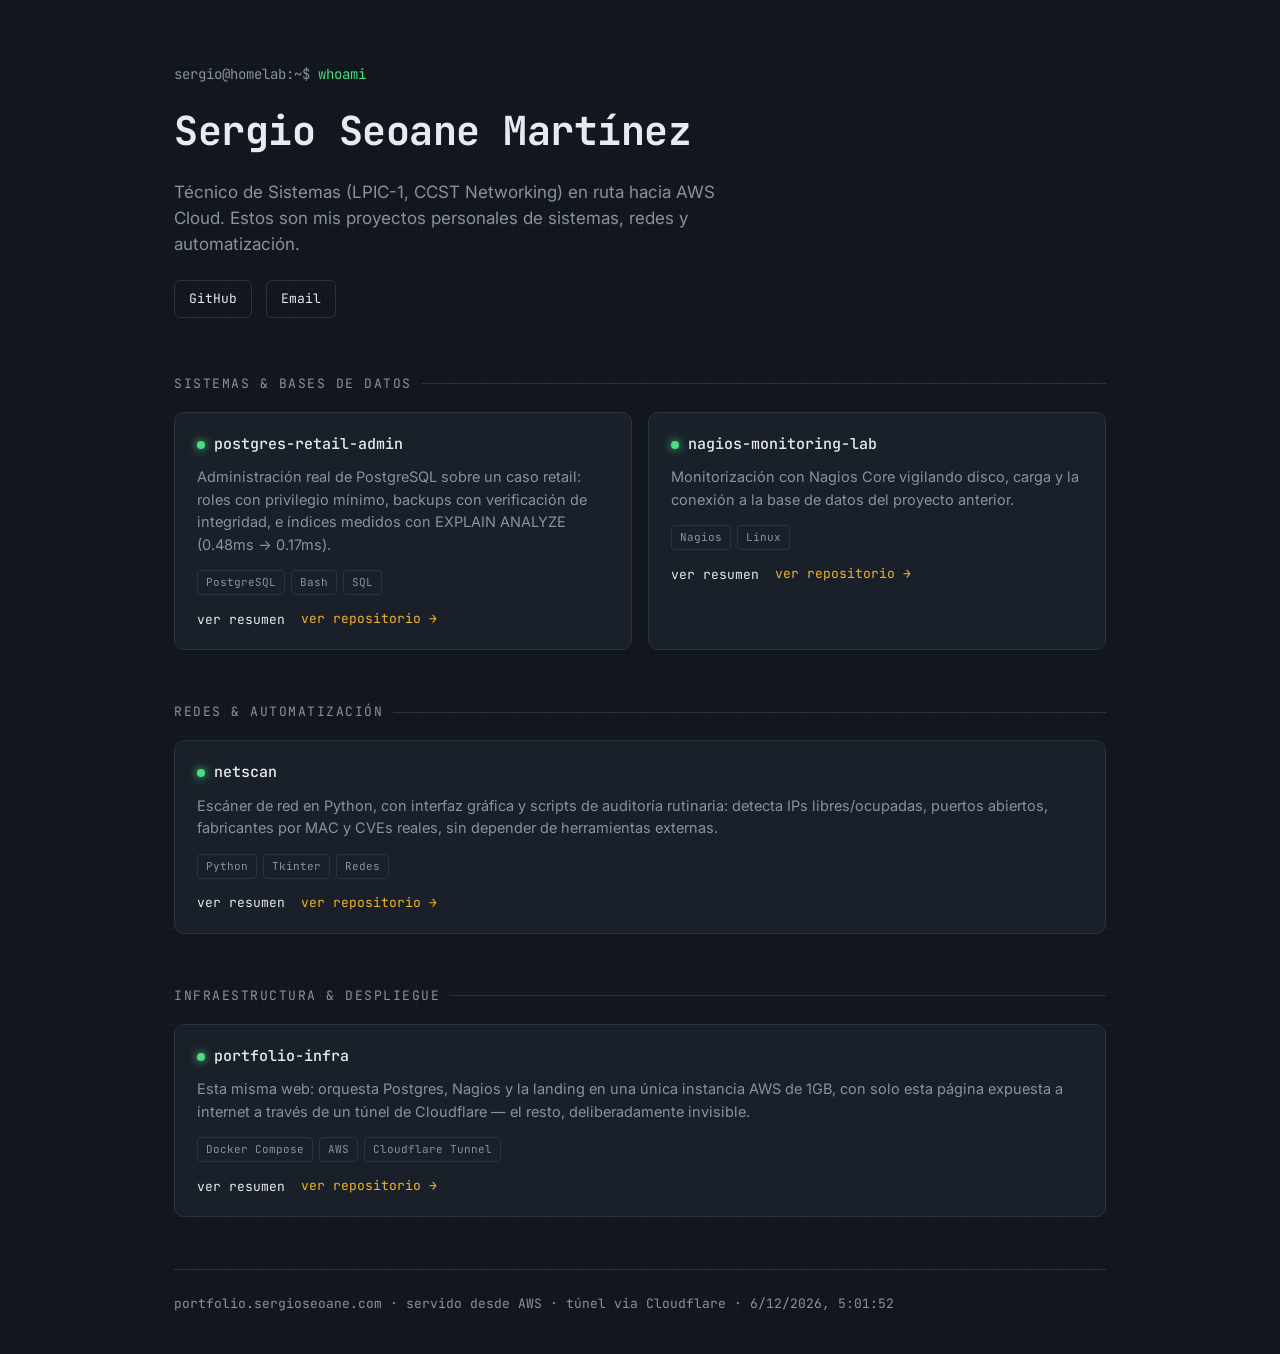
==== web/index.html @ 5711849b "Versión inicial" ====
<!DOCTYPE html>
<html lang="es">
<head>
<meta charset="UTF-8">
<meta name="viewport" content="width=device-width, initial-scale=1.0">
<title>Sergio Seoane — Homelab &amp; Portfolio</title>
<link rel="preconnect" href="https://fonts.googleapis.com">
<link href="https://fonts.googleapis.com/css2?family=JetBrains+Mono:wght@400;500;700&family=Inter:wght@400;500;600&display=swap" rel="stylesheet">
<link rel="stylesheet" href="style.css">
</head>
<body>
<div class="wrap">

  <header>
    <div class="prompt">sergio@homelab:~$ <span class="accent">whoami</span></div>
    <h1>Sergio Seoane Martínez</h1>
    <p class="role">Técnico de Sistemas (LPIC-1, CCST Networking) en ruta hacia AWS Cloud. Estos son mis proyectos personales de sistemas, redes y automatización.</p>
    <div class="links">
      <a href="https://github.com/sergioseoane" target="_blank" rel="noopener">GitHub</a>
      <a href="mailto:sergioseoane005@gmail.com">Email</a>
    </div>
  </header>

  <p class="section-label">Sistemas &amp; Bases de datos</p>
  <div class="grid">
    <div class="card">
      <div class="card-head"><span class="led"></span><h3>postgres-retail-admin</h3></div>
      <p>Administración real de PostgreSQL sobre un caso retail: roles con privilegio mínimo, backups con verificación de integridad, e índices medidos con EXPLAIN ANALYZE (0.48ms → 0.17ms).</p>
      <div class="tags"><span class="tag">PostgreSQL</span><span class="tag">Bash</span><span class="tag">SQL</span></div>
      <div class="card-actions">
        <button class="summary-btn" onclick="openModal('postgres-retail-admin')">ver resumen</button>
        <a class="repo" href="https://github.com/sergiosoeane/postgres-retail-admin" target="_blank" rel="noopener">ver repositorio →</a>
      </div>
    </div>
    <div class="card">
      <div class="card-head"><span class="led"></span><h3>nagios-monitoring-lab</h3></div>
      <p>Monitorización con Nagios Core vigilando disco, carga y la conexión a la base de datos del proyecto anterior.</p>
      <div class="tags"><span class="tag">Nagios</span><span class="tag">Linux</span></div>
      <div class="card-actions">
        <button class="summary-btn" onclick="openModal('nagios-monitoring-lab')">ver resumen</button>
        <a class="repo" href="https://github.com/sergioseoane/nagios-monitoring-lab" target="_blank" rel="noopener">ver repositorio →</a>
      </div>
    </div>
  </div>

  <p class="section-label">Redes &amp; Automatización</p>
  <div class="grid">
    <div class="card">
      <div class="card-head"><span class="led"></span><h3>netscan</h3></div>
      <p>Escáner de red en Python, con interfaz gráfica y scripts de auditoría rutinaria: detecta IPs libres/ocupadas, puertos abiertos, fabricantes por MAC y CVEs reales, sin depender de herramientas externas.</p>
      <div class="tags"><span class="tag">Python</span><span class="tag">Tkinter</span><span class="tag">Redes</span></div>
      <div class="card-actions">
        <button class="summary-btn" onclick="openModal('netscan')">ver resumen</button>
        <a class="repo" href="https://github.com/sergioseoane/netscan" target="_blank" rel="noopener">ver repositorio →</a>
      </div>
    </div>
  </div>

  <p class="section-label">Infraestructura &amp; Despliegue</p>
  <div class="grid">
    <div class="card">
      <div class="card-head"><span class="led"></span><h3>portfolio-infra</h3></div>
      <p>Esta misma web: orquesta Postgres, Nagios y la landing en una única instancia AWS de 1GB, con solo esta página expuesta a internet a través de un túnel de Cloudflare — el resto, deliberadamente invisible.</p>
      <div class="tags"><span class="tag">Docker Compose</span><span class="tag">AWS</span><span class="tag">Cloudflare Tunnel</span></div>
      <div class="card-actions">
        <button class="summary-btn" onclick="openModal('portfolio-infra')">ver resumen</button>
        <a class="repo" href="https://github.com/sergioseoane/portfolio-infra" target="_blank" rel="noopener">ver repositorio →</a>
      </div>
    </div>
  </div>

  <footer>
    portfolio.sergioseoane.com · servido desde AWS · túnel via Cloudflare · <span id="clock"></span>
  </footer>

</div>

<div class="modal-overlay" id="modal-overlay" onclick="if(event.target===this) closeModal()">
  <div class="modal" role="dialog" aria-modal="true" aria-labelledby="modal-title">
    <button class="modal-close" onclick="closeModal()" aria-label="Cerrar">✕</button>
    <h2 id="modal-title"></h2>
    <div class="modal-tags" id="modal-tags"></div>
    <p class="modal-desc" id="modal-desc"></p>
    <h3>Aprendizajes / fallos reales encontrados</h3>
    <ul id="modal-learnings"></ul>
    <a class="modal-repo-link" id="modal-repo-link" href="#" target="_blank" rel="noopener">Ver código en GitHub →</a>
  </div>
</div>

<script src="script.js"></script>
</body>
</html>
---- web/style.css ----
:root {
  --bg: #12161d;
  --panel: #1a2029;
  --panel-hover: #202834;
  --border: #2a3340;
  --text: #e7eaf0;
  --muted: #8892a0;
  --led-ok: #4ade80;
  --led-warn: #f0b429;
  --accent: #f0b429;
}
* { box-sizing: border-box; }
body {
  margin: 0;
  background: var(--bg);
  background-image:
    linear-gradient(rgba(255,255,255,0.015) 1px, transparent 1px),
    linear-gradient(90deg, rgba(255,255,255,0.015) 1px, transparent 1px);
  background-size: 32px 32px;
  color: var(--text);
  font-family: 'Inter', sans-serif;
  line-height: 1.55;
}
.wrap { max-width: 980px; margin: 0 auto; padding: 64px 24px 40px; }

header { margin-bottom: 56px; }
.prompt {
  font-family: 'JetBrains Mono', monospace;
  color: var(--muted);
  font-size: 14px;
  margin-bottom: 14px;
}
.prompt .accent { color: var(--led-ok); }
h1 {
  font-family: 'JetBrains Mono', monospace;
  font-size: clamp(28px, 4vw, 40px);
  font-weight: 700;
  margin: 0 0 10px;
  letter-spacing: -0.5px;
}
.role {
  color: var(--muted);
  font-size: 17px;
  max-width: 560px;
}
.links { margin-top: 22px; display: flex; gap: 14px; flex-wrap: wrap; }
.links a {
  font-family: 'JetBrains Mono', monospace;
  font-size: 13px;
  color: var(--text);
  text-decoration: none;
  border: 1px solid var(--border);
  padding: 8px 14px;
  border-radius: 6px;
  transition: border-color .15s, background .15s;
}
.links a:hover, .links a:focus-visible { border-color: var(--accent); background: var(--panel-hover); }

.section-label {
  font-family: 'JetBrains Mono', monospace;
  font-size: 13px;
  color: var(--muted);
  text-transform: uppercase;
  letter-spacing: 1.5px;
  margin: 0 0 18px;
  display: flex;
  align-items: center;
  gap: 10px;
}
.section-label::after { content: ""; flex: 1; height: 1px; background: var(--border); }

.grid {
  display: grid;
  grid-template-columns: repeat(auto-fit, minmax(280px, 1fr));
  gap: 16px;
  margin-bottom: 52px;
}
.card {
  background: var(--panel);
  border: 1px solid var(--border);
  border-radius: 10px;
  padding: 20px 22px;
  transition: transform .15s, border-color .15s;
}
.card:hover { border-color: #3a4757; transform: translateY(-2px); }
.card-head {
  display: flex;
  align-items: center;
  gap: 9px;
  margin-bottom: 10px;
}
.led {
  width: 8px; height: 8px; border-radius: 50%;
  background: var(--led-ok);
  box-shadow: 0 0 8px var(--led-ok);
  flex-shrink: 0;
}
.led.warn { background: var(--led-warn); box-shadow: 0 0 8px var(--led-warn); }
.card h3 {
  font-family: 'JetBrains Mono', monospace;
  font-size: 15px;
  font-weight: 500;
  margin: 0;
  color: var(--text);
}
.card p {
  color: var(--muted);
  font-size: 14.5px;
  margin: 0 0 14px;
}
.tags { display: flex; flex-wrap: wrap; gap: 6px; margin-bottom: 14px; }
.tag {
  font-family: 'JetBrains Mono', monospace;
  font-size: 11px;
  color: var(--muted);
  border: 1px solid var(--border);
  padding: 3px 8px;
  border-radius: 4px;
}
.card a.repo {
  font-family: 'JetBrains Mono', monospace;
  font-size: 13px;
  color: var(--accent);
  text-decoration: none;
}
.card a.repo:hover { text-decoration: underline; }

footer {
  border-top: 1px solid var(--border);
  padding-top: 24px;
  color: var(--muted);
  font-size: 13px;
  font-family: 'JetBrains Mono', monospace;
}

.card-actions { display: flex; gap: 16px; align-items: center; }
.card button.summary-btn {
  font-family: 'JetBrains Mono', monospace;
  font-size: 13px;
  color: var(--text);
  background: none;
  border: none;
  cursor: pointer;
  padding: 0;
  text-decoration: none;
}
.card button.summary-btn:hover, .card button.summary-btn:focus-visible { color: var(--accent); text-decoration: underline; }

.modal-overlay {
  display: none;
  position: fixed;
  inset: 0;
  background: rgba(8,10,14,0.7);
  z-index: 100;
  align-items: flex-start;
  justify-content: center;
  padding: 48px 20px;
  overflow-y: auto;
}
.modal-overlay.open { display: flex; }
.modal {
  background: var(--panel);
  border: 1px solid var(--border);
  border-radius: 12px;
  max-width: 620px;
  width: 100%;
  padding: 32px;
  position: relative;
}
.modal-close {
  position: absolute;
  top: 18px; right: 18px;
  background: none;
  border: 1px solid var(--border);
  color: var(--muted);
  width: 30px; height: 30px;
  border-radius: 6px;
  cursor: pointer;
  font-family: 'JetBrains Mono', monospace;
  font-size: 15px;
}
.modal-close:hover { color: var(--text); border-color: var(--accent); }
.modal h2 {
  font-family: 'JetBrains Mono', monospace;
  font-size: 20px;
  margin: 0 0 6px;
  padding-right: 30px;
}
.modal .modal-tags { display: flex; flex-wrap: wrap; gap: 6px; margin-bottom: 18px; }
.modal p.modal-desc { color: var(--text); font-size: 15px; margin-bottom: 22px; }
.modal h3 {
  font-family: 'JetBrains Mono', monospace;
  font-size: 13px;
  text-transform: uppercase;
  letter-spacing: 1px;
  color: var(--muted);
  margin: 0 0 12px;
}
.modal ul { margin: 0 0 24px; padding-left: 20px; color: var(--text); font-size: 14.5px; }
.modal ul li { margin-bottom: 8px; }
.modal .modal-repo-link {
  display: inline-block;
  font-family: 'JetBrains Mono', monospace;
  font-size: 14px;
  color: #12161d;
  background: var(--accent);
  padding: 10px 18px;
  border-radius: 6px;
  text-decoration: none;
  font-weight: 500;
}
.modal .modal-repo-link:hover { opacity: 0.88; }

@media (prefers-reduced-motion: no-preference) {
  .led { animation: pulse 2.4s ease-in-out infinite; }
  @keyframes pulse { 0%, 100% { opacity: 1; } 50% { opacity: .45; } }
}
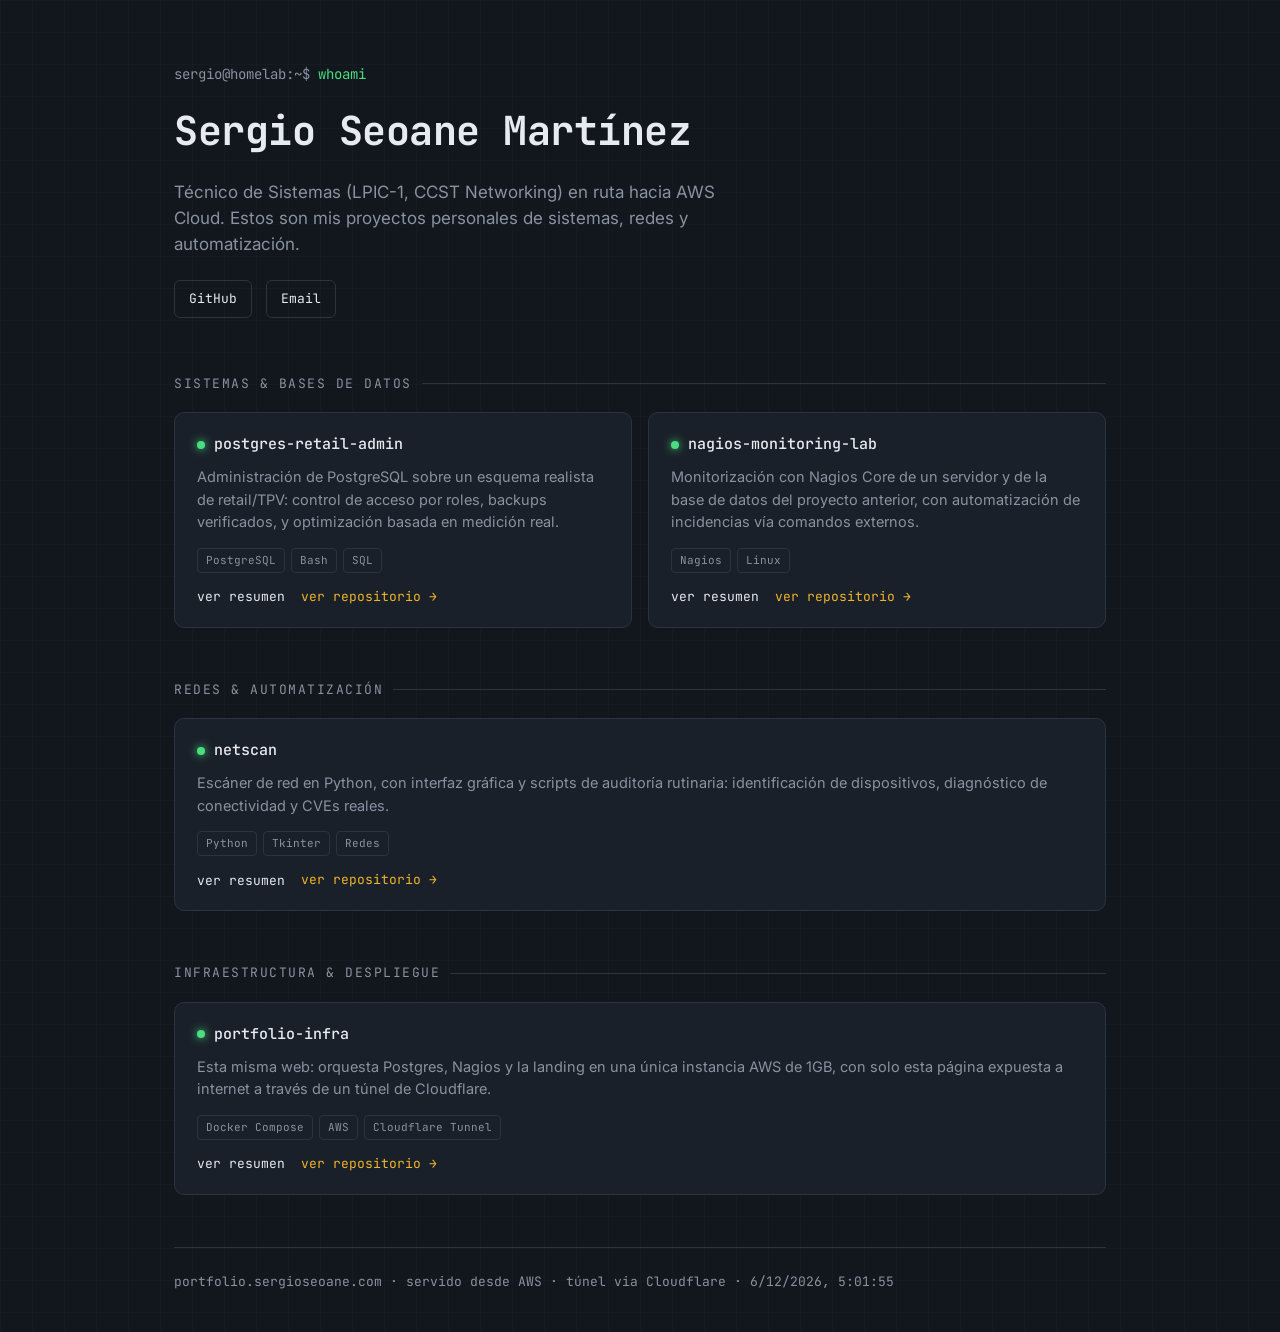
==== commit e3004154: "Actualizar README y resumenes de la web" ====
--- a/web/index.html
+++ b/web/index.html
@@ -25,16 +25,16 @@
   <div class="grid">
     <div class="card">
       <div class="card-head"><span class="led"></span><h3>postgres-retail-admin</h3></div>
-      <p>Administración real de PostgreSQL sobre un caso retail: roles con privilegio mínimo, backups con verificación de integridad, e índices medidos con EXPLAIN ANALYZE (0.48ms → 0.17ms).</p>
+      <p>Administración de PostgreSQL sobre un esquema realista de retail/TPV: control de acceso por roles, backups verificados, y optimización basada en medición real.</p>
       <div class="tags"><span class="tag">PostgreSQL</span><span class="tag">Bash</span><span class="tag">SQL</span></div>
       <div class="card-actions">
         <button class="summary-btn" onclick="openModal('postgres-retail-admin')">ver resumen</button>
-        <a class="repo" href="https://github.com/sergiosoeane/postgres-retail-admin" target="_blank" rel="noopener">ver repositorio →</a>
+        <a class="repo" href="https://github.com/sergioseoane/postgres-retail-admin" target="_blank" rel="noopener">ver repositorio →</a>
       </div>
     </div>
     <div class="card">
       <div class="card-head"><span class="led"></span><h3>nagios-monitoring-lab</h3></div>
-      <p>Monitorización con Nagios Core vigilando disco, carga y la conexión a la base de datos del proyecto anterior.</p>
+      <p>Monitorización con Nagios Core de un servidor y de la base de datos del proyecto anterior, con automatización de incidencias vía comandos externos.</p>
       <div class="tags"><span class="tag">Nagios</span><span class="tag">Linux</span></div>
       <div class="card-actions">
         <button class="summary-btn" onclick="openModal('nagios-monitoring-lab')">ver resumen</button>
@@ -47,7 +47,7 @@
   <div class="grid">
     <div class="card">
       <div class="card-head"><span class="led"></span><h3>netscan</h3></div>
-      <p>Escáner de red en Python, con interfaz gráfica y scripts de auditoría rutinaria: detecta IPs libres/ocupadas, puertos abiertos, fabricantes por MAC y CVEs reales, sin depender de herramientas externas.</p>
+      <p>Escáner de red en Python, con interfaz gráfica y scripts de auditoría rutinaria: identificación de dispositivos, diagnóstico de conectividad y CVEs reales.</p>
       <div class="tags"><span class="tag">Python</span><span class="tag">Tkinter</span><span class="tag">Redes</span></div>
       <div class="card-actions">
         <button class="summary-btn" onclick="openModal('netscan')">ver resumen</button>
@@ -60,7 +60,7 @@
   <div class="grid">
     <div class="card">
       <div class="card-head"><span class="led"></span><h3>portfolio-infra</h3></div>
-      <p>Esta misma web: orquesta Postgres, Nagios y la landing en una única instancia AWS de 1GB, con solo esta página expuesta a internet a través de un túnel de Cloudflare — el resto, deliberadamente invisible.</p>
+      <p>Esta misma web: orquesta Postgres, Nagios y la landing en una única instancia AWS de 1GB, con solo esta página expuesta a internet a través de un túnel de Cloudflare.</p>
       <div class="tags"><span class="tag">Docker Compose</span><span class="tag">AWS</span><span class="tag">Cloudflare Tunnel</span></div>
       <div class="card-actions">
         <button class="summary-btn" onclick="openModal('portfolio-infra')">ver resumen</button>
@@ -81,7 +81,7 @@
     <h2 id="modal-title"></h2>
     <div class="modal-tags" id="modal-tags"></div>
     <p class="modal-desc" id="modal-desc"></p>
-    <h3>Aprendizajes / fallos reales encontrados</h3>
+    <h3>Competencias técnicas aplicadas</h3>
     <ul id="modal-learnings"></ul>
     <a class="modal-repo-link" id="modal-repo-link" href="#" target="_blank" rel="noopener">Ver código en GitHub →</a>
   </div>
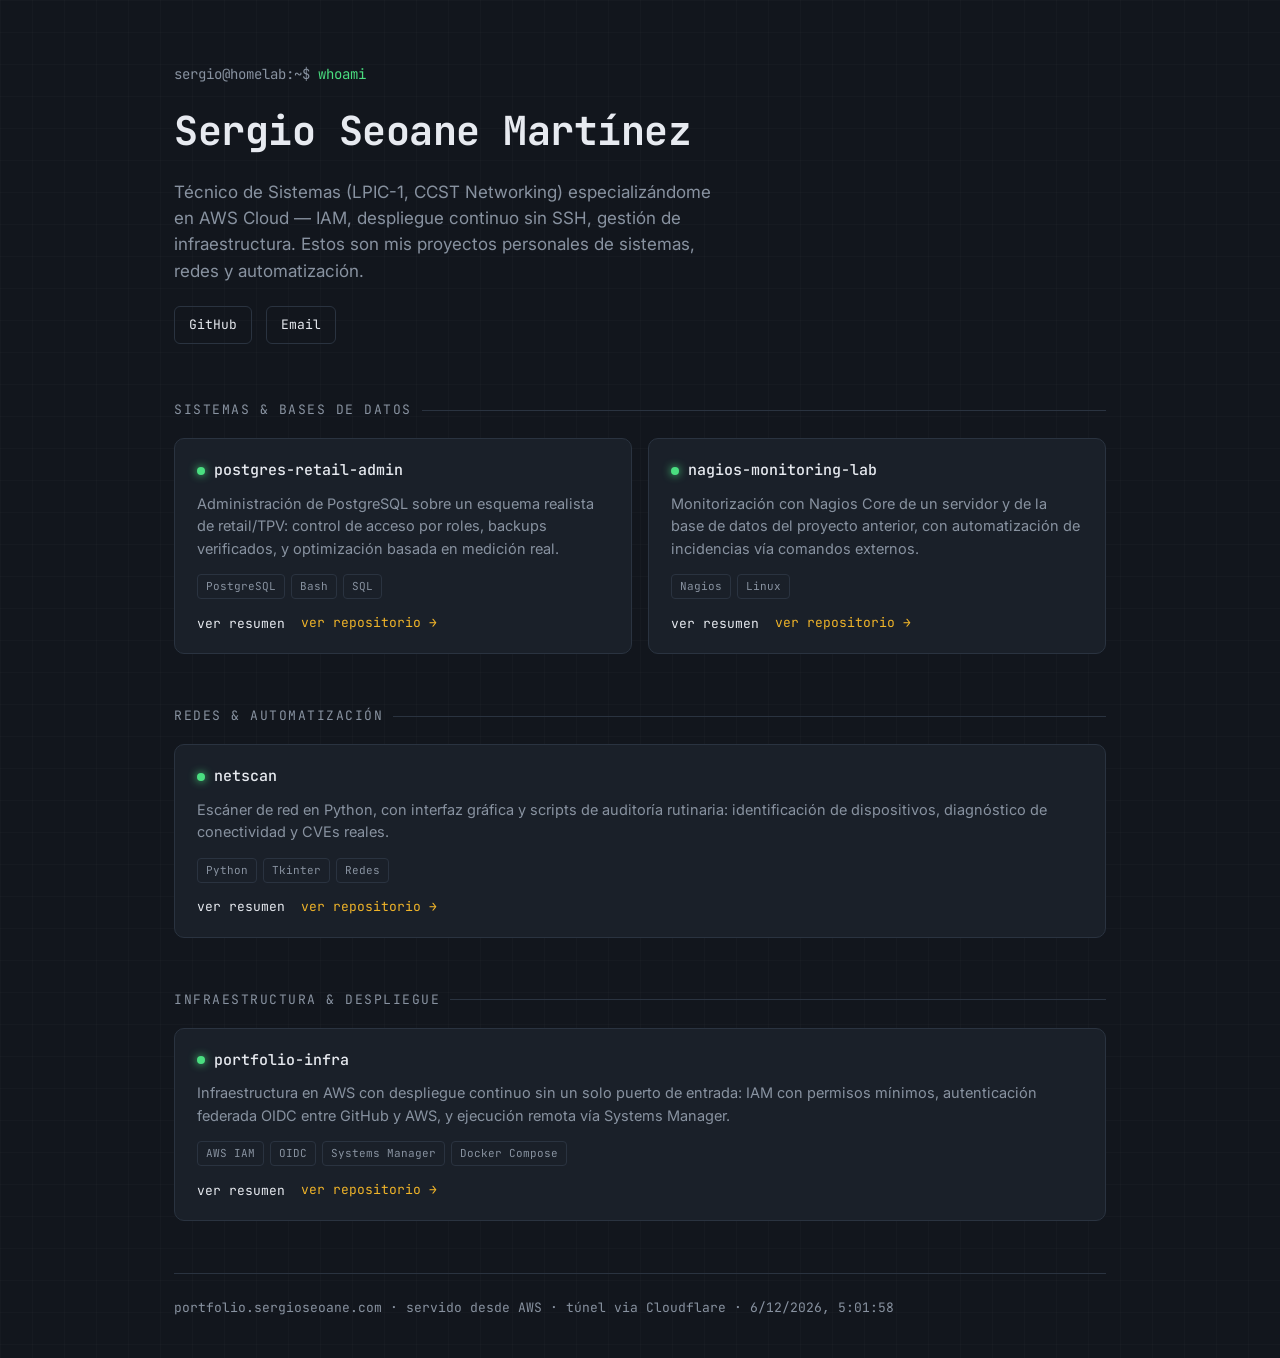
==== commit 04f9a211: "Actualización html y README" ====
--- a/web/index.html
+++ b/web/index.html
@@ -14,7 +14,7 @@
   <header>
     <div class="prompt">sergio@homelab:~$ <span class="accent">whoami</span></div>
     <h1>Sergio Seoane Martínez</h1>
-    <p class="role">Técnico de Sistemas (LPIC-1, CCST Networking) en ruta hacia AWS Cloud. Estos son mis proyectos personales de sistemas, redes y automatización.</p>
+    <p class="role">Técnico de Sistemas (LPIC-1, CCST Networking) especializándome en AWS Cloud — IAM, despliegue continuo sin SSH, gestión de infraestructura. Estos son mis proyectos personales de sistemas, redes y automatización.</p>
     <div class="links">
       <a href="https://github.com/sergioseoane" target="_blank" rel="noopener">GitHub</a>
       <a href="mailto:sergioseoane005@gmail.com">Email</a>
@@ -60,8 +60,8 @@
   <div class="grid">
     <div class="card">
       <div class="card-head"><span class="led"></span><h3>portfolio-infra</h3></div>
-      <p>Esta misma web: orquesta Postgres, Nagios y la landing en una única instancia AWS de 1GB, con solo esta página expuesta a internet a través de un túnel de Cloudflare.</p>
-      <div class="tags"><span class="tag">Docker Compose</span><span class="tag">AWS</span><span class="tag">Cloudflare Tunnel</span></div>
+      <p>Infraestructura en AWS con despliegue continuo sin un solo puerto de entrada: IAM con permisos mínimos, autenticación federada OIDC entre GitHub y AWS, y ejecución remota vía Systems Manager.</p>
+      <div class="tags"><span class="tag">AWS IAM</span><span class="tag">OIDC</span><span class="tag">Systems Manager</span><span class="tag">Docker Compose</span></div>
       <div class="card-actions">
         <button class="summary-btn" onclick="openModal('portfolio-infra')">ver resumen</button>
         <a class="repo" href="https://github.com/sergioseoane/portfolio-infra" target="_blank" rel="noopener">ver repositorio →</a>
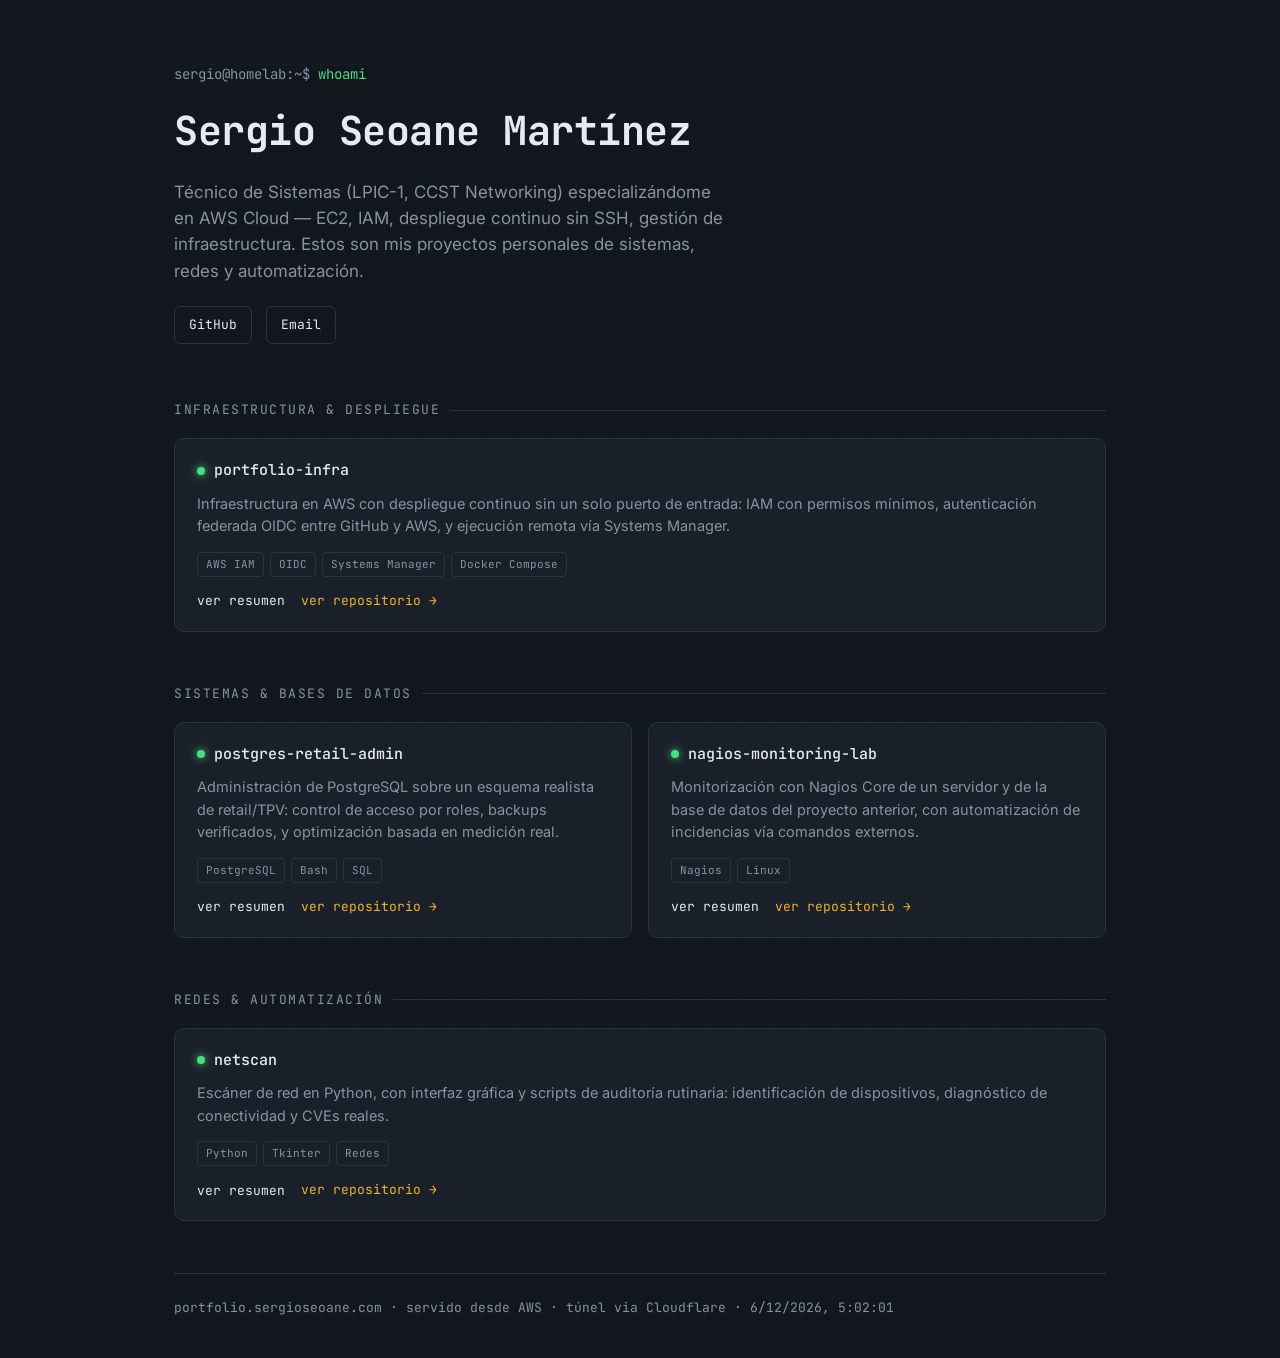
==== commit ac350994: "Cambios html" ====
--- a/web/index.html
+++ b/web/index.html
@@ -14,12 +14,25 @@
   <header>
     <div class="prompt">sergio@homelab:~$ <span class="accent">whoami</span></div>
     <h1>Sergio Seoane Martínez</h1>
-    <p class="role">Técnico de Sistemas (LPIC-1, CCST Networking) especializándome en AWS Cloud — IAM, despliegue continuo sin SSH, gestión de infraestructura. Estos son mis proyectos personales de sistemas, redes y automatización.</p>
+    <p class="role">Técnico de Sistemas (LPIC-1, CCST Networking) especializándome en AWS Cloud — EC2, IAM, despliegue continuo sin SSH, gestión de infraestructura. Estos son mis proyectos personales de sistemas, redes y automatización.</p>
     <div class="links">
       <a href="https://github.com/sergioseoane" target="_blank" rel="noopener">GitHub</a>
       <a href="mailto:sergioseoane005@gmail.com">Email</a>
     </div>
   </header>
+
+  <p class="section-label">Infraestructura &amp; Despliegue</p>
+  <div class="grid">
+    <div class="card">
+      <div class="card-head"><span class="led"></span><h3>portfolio-infra</h3></div>
+      <p>Infraestructura en AWS con despliegue continuo sin un solo puerto de entrada: IAM con permisos mínimos, autenticación federada OIDC entre GitHub y AWS, y ejecución remota vía Systems Manager.</p>
+      <div class="tags"><span class="tag">AWS IAM</span><span class="tag">OIDC</span><span class="tag">Systems Manager</span><span class="tag">Docker Compose</span></div>
+      <div class="card-actions">
+        <button class="summary-btn" onclick="openModal('portfolio-infra')">ver resumen</button>
+        <a class="repo" href="https://github.com/sergioseoane/portfolio-infra" target="_blank" rel="noopener">ver repositorio →</a>
+      </div>
+    </div>
+  </div>
 
   <p class="section-label">Sistemas &amp; Bases de datos</p>
   <div class="grid">
@@ -56,19 +69,6 @@
     </div>
   </div>
 
-  <p class="section-label">Infraestructura &amp; Despliegue</p>
-  <div class="grid">
-    <div class="card">
-      <div class="card-head"><span class="led"></span><h3>portfolio-infra</h3></div>
-      <p>Infraestructura en AWS con despliegue continuo sin un solo puerto de entrada: IAM con permisos mínimos, autenticación federada OIDC entre GitHub y AWS, y ejecución remota vía Systems Manager.</p>
-      <div class="tags"><span class="tag">AWS IAM</span><span class="tag">OIDC</span><span class="tag">Systems Manager</span><span class="tag">Docker Compose</span></div>
-      <div class="card-actions">
-        <button class="summary-btn" onclick="openModal('portfolio-infra')">ver resumen</button>
-        <a class="repo" href="https://github.com/sergioseoane/portfolio-infra" target="_blank" rel="noopener">ver repositorio →</a>
-      </div>
-    </div>
-  </div>
-
   <footer>
     portfolio.sergioseoane.com · servido desde AWS · túnel via Cloudflare · <span id="clock"></span>
   </footer>
@@ -89,4 +89,4 @@
 
 <script src="script.js"></script>
 </body>
-</html>
+</html>
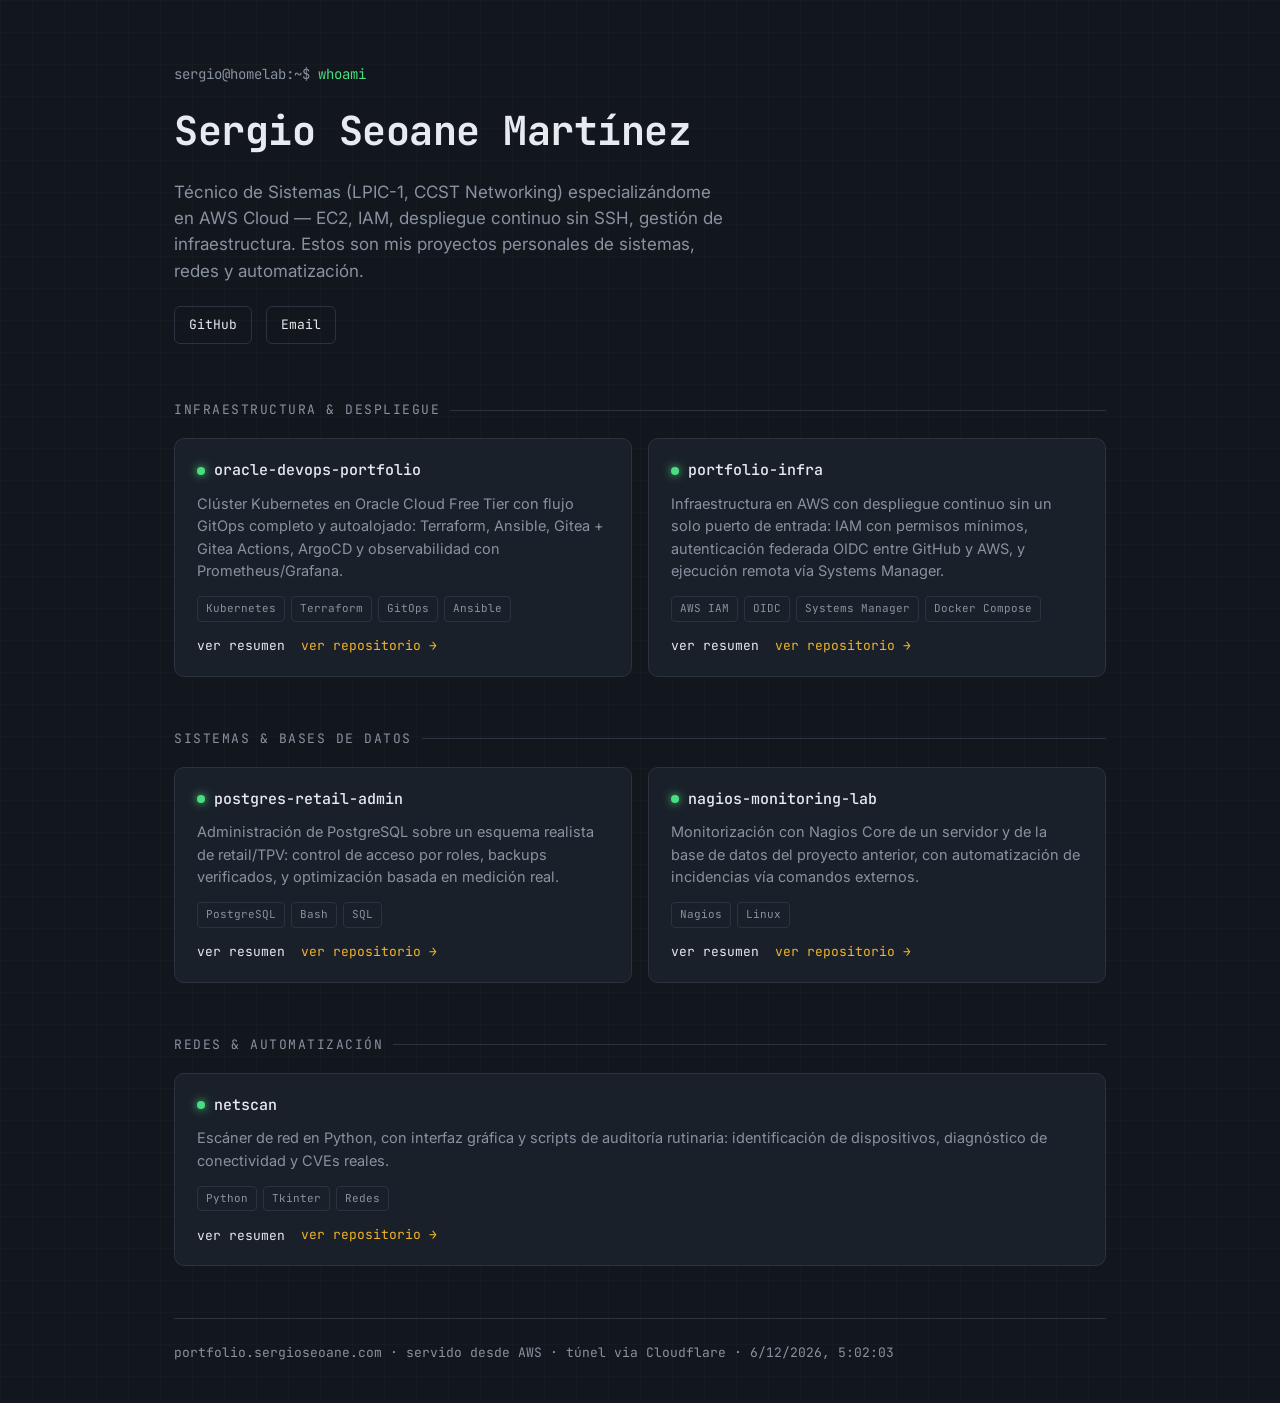
==== commit d1d79819: "Añadir tarjeta de oracle-devops-portfolio" ====
--- a/web/index.html
+++ b/web/index.html
@@ -23,6 +23,15 @@
 
   <p class="section-label">Infraestructura &amp; Despliegue</p>
   <div class="grid">
+    <div class="card">
+      <div class="card-head"><span class="led"></span><h3>oracle-devops-portfolio</h3></div>
+      <p>Clúster Kubernetes en Oracle Cloud Free Tier con flujo GitOps completo y autoalojado: Terraform, Ansible, Gitea + Gitea Actions, ArgoCD y observabilidad con Prometheus/Grafana.</p>
+      <div class="tags"><span class="tag">Kubernetes</span><span class="tag">Terraform</span><span class="tag">GitOps</span><span class="tag">Ansible</span></div>
+      <div class="card-actions">
+        <button class="summary-btn" onclick="openModal('oracle-devops-portfolio')">ver resumen</button>
+        <a class="repo" href="https://github.com/sergioseoane/oracle-devops-portfolio" target="_blank" rel="noopener">ver repositorio →</a>
+      </div>
+    </div>
     <div class="card">
       <div class="card-head"><span class="led"></span><h3>portfolio-infra</h3></div>
       <p>Infraestructura en AWS con despliegue continuo sin un solo puerto de entrada: IAM con permisos mínimos, autenticación federada OIDC entre GitHub y AWS, y ejecución remota vía Systems Manager.</p>
@@ -89,4 +98,4 @@
 
 <script src="script.js"></script>
 </body>
-</html>+</html>
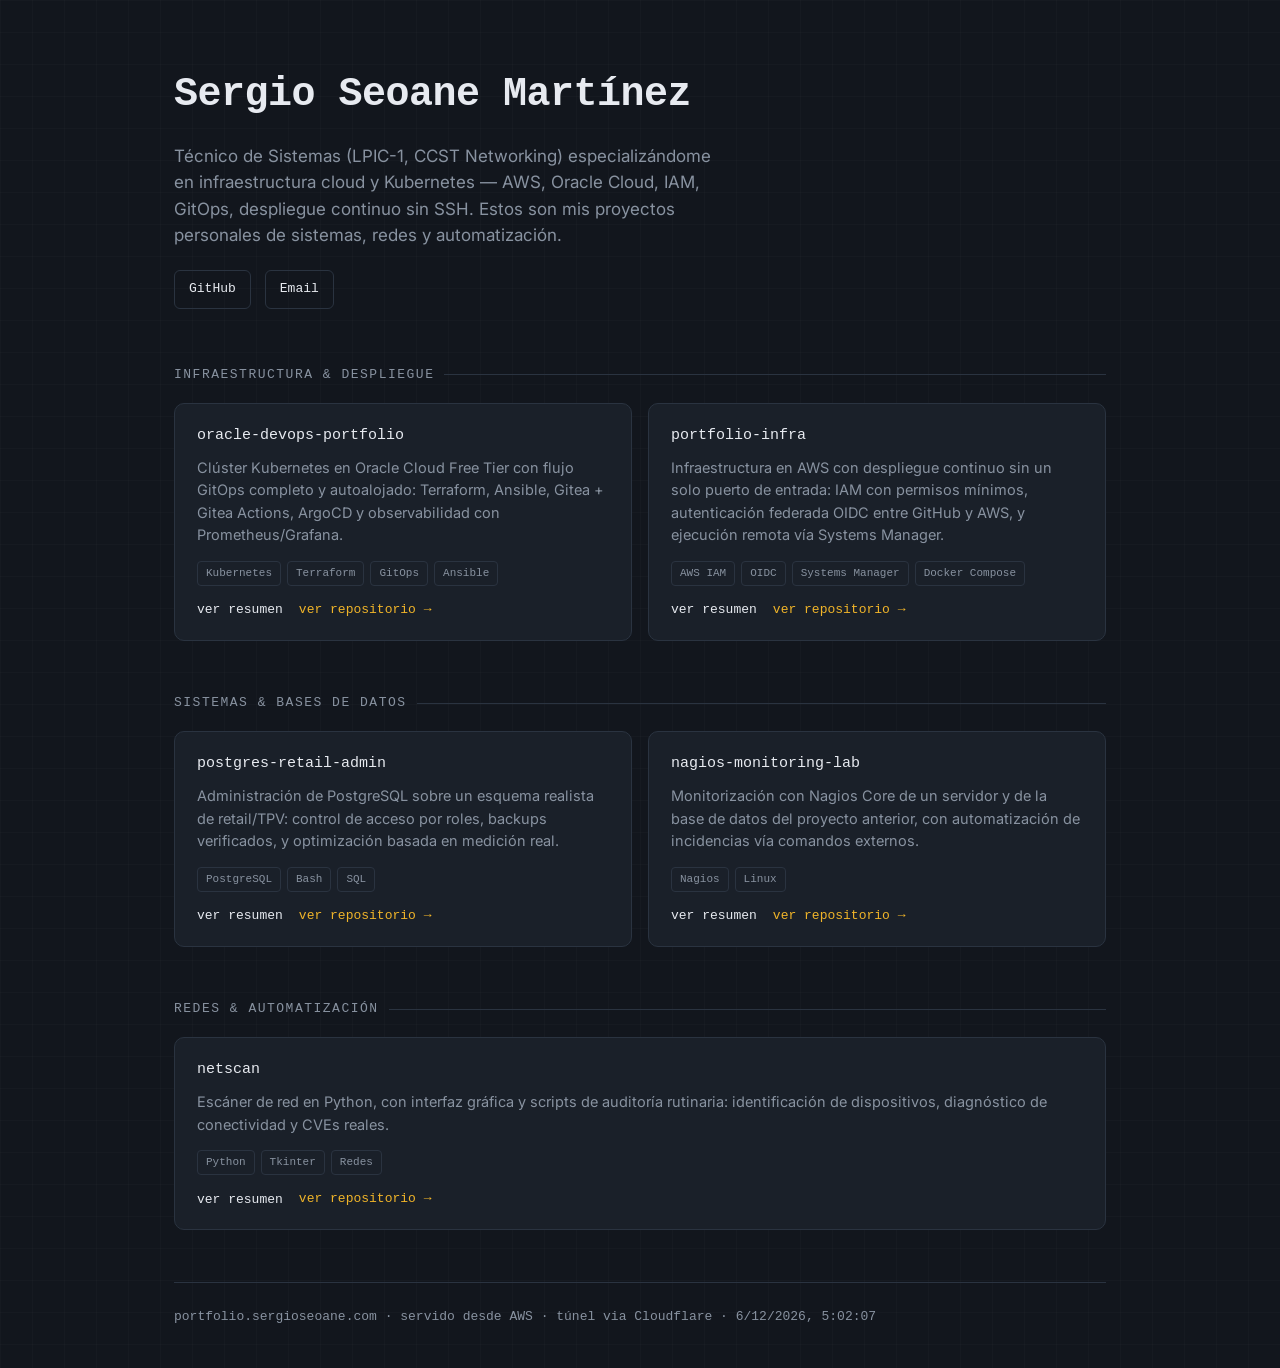
==== commit 15260176: "Añadir SEO básico: meta description, robots.txt, sitemap.xml" ====
--- a/web/index.html
+++ b/web/index.html
@@ -4,17 +4,26 @@
 <meta charset="UTF-8">
 <meta name="viewport" content="width=device-width, initial-scale=1.0">
 <title>Sergio Seoane — Homelab &amp; Portfolio</title>
+<title>Sergio Seoane — Homelab &amp; Portfolio</title>
+<meta name="description" content="Portfolio técnico de Sergio Seoane: infraestructura AWS con IAM/OIDC/Systems Manager, Kubernetes y GitOps en Oracle Cloud, administración de PostgreSQL, monitorización con Nagios y automatización de redes en Python.">
+<link rel="canonical" href="https://portfolio.sergioseoane.com/">
+<meta name="robots" content="index, follow">
+
+<meta property="og:type" content="website">
+<meta property="og:title" content="Sergio Seoane — Homelab & Portfolio">
+<meta property="og:description" content="Proyectos personales de infraestructura, sistemas y redes: AWS, Kubernetes, GitOps, PostgreSQL, monitorización y automatización.">
+<meta property="og:url" content="https://portfolio.sergioseoane.com/">
+<meta property="og:locale" content="es_ES">
 <link rel="preconnect" href="https://fonts.googleapis.com">
-<link href="https://fonts.googleapis.com/css2?family=JetBrains+Mono:wght@400;500;700&family=Inter:wght@400;500;600&display=swap" rel="stylesheet">
+<link href="https://fonts.googleapis.com/css2?family=IBM+Plex+Mono:wght@400;500;600;700&family=Inter:wght@400;500;600&display=swap" rel="stylesheet">
 <link rel="stylesheet" href="style.css">
 </head>
 <body>
 <div class="wrap">
 
   <header>
-    <div class="prompt">sergio@homelab:~$ <span class="accent">whoami</span></div>
     <h1>Sergio Seoane Martínez</h1>
-    <p class="role">Técnico de Sistemas (LPIC-1, CCST Networking) especializándome en AWS Cloud — EC2, IAM, despliegue continuo sin SSH, gestión de infraestructura. Estos son mis proyectos personales de sistemas, redes y automatización.</p>
+    <p class="role">Técnico de Sistemas (LPIC-1, CCST Networking) especializándome en infraestructura cloud y Kubernetes — AWS, Oracle Cloud, IAM, GitOps, despliegue continuo sin SSH. Estos son mis proyectos personales de sistemas, redes y automatización.</p>
     <div class="links">
       <a href="https://github.com/sergioseoane" target="_blank" rel="noopener">GitHub</a>
       <a href="mailto:sergioseoane005@gmail.com">Email</a>
@@ -24,7 +33,7 @@
   <p class="section-label">Infraestructura &amp; Despliegue</p>
   <div class="grid">
     <div class="card">
-      <div class="card-head"><span class="led"></span><h3>oracle-devops-portfolio</h3></div>
+      <div class="card-head"><h3>oracle-devops-portfolio</h3></div>
       <p>Clúster Kubernetes en Oracle Cloud Free Tier con flujo GitOps completo y autoalojado: Terraform, Ansible, Gitea + Gitea Actions, ArgoCD y observabilidad con Prometheus/Grafana.</p>
       <div class="tags"><span class="tag">Kubernetes</span><span class="tag">Terraform</span><span class="tag">GitOps</span><span class="tag">Ansible</span></div>
       <div class="card-actions">
@@ -33,7 +42,7 @@
       </div>
     </div>
     <div class="card">
-      <div class="card-head"><span class="led"></span><h3>portfolio-infra</h3></div>
+      <div class="card-head"><h3>portfolio-infra</h3></div>
       <p>Infraestructura en AWS con despliegue continuo sin un solo puerto de entrada: IAM con permisos mínimos, autenticación federada OIDC entre GitHub y AWS, y ejecución remota vía Systems Manager.</p>
       <div class="tags"><span class="tag">AWS IAM</span><span class="tag">OIDC</span><span class="tag">Systems Manager</span><span class="tag">Docker Compose</span></div>
       <div class="card-actions">
@@ -46,7 +55,7 @@
   <p class="section-label">Sistemas &amp; Bases de datos</p>
   <div class="grid">
     <div class="card">
-      <div class="card-head"><span class="led"></span><h3>postgres-retail-admin</h3></div>
+      <div class="card-head"><h3>postgres-retail-admin</h3></div>
       <p>Administración de PostgreSQL sobre un esquema realista de retail/TPV: control de acceso por roles, backups verificados, y optimización basada en medición real.</p>
       <div class="tags"><span class="tag">PostgreSQL</span><span class="tag">Bash</span><span class="tag">SQL</span></div>
       <div class="card-actions">
@@ -55,7 +64,7 @@
       </div>
     </div>
     <div class="card">
-      <div class="card-head"><span class="led"></span><h3>nagios-monitoring-lab</h3></div>
+      <div class="card-head"><h3>nagios-monitoring-lab</h3></div>
       <p>Monitorización con Nagios Core de un servidor y de la base de datos del proyecto anterior, con automatización de incidencias vía comandos externos.</p>
       <div class="tags"><span class="tag">Nagios</span><span class="tag">Linux</span></div>
       <div class="card-actions">
@@ -68,7 +77,7 @@
   <p class="section-label">Redes &amp; Automatización</p>
   <div class="grid">
     <div class="card">
-      <div class="card-head"><span class="led"></span><h3>netscan</h3></div>
+      <div class="card-head"><h3>netscan</h3></div>
       <p>Escáner de red en Python, con interfaz gráfica y scripts de auditoría rutinaria: identificación de dispositivos, diagnóstico de conectividad y CVEs reales.</p>
       <div class="tags"><span class="tag">Python</span><span class="tag">Tkinter</span><span class="tag">Redes</span></div>
       <div class="card-actions">
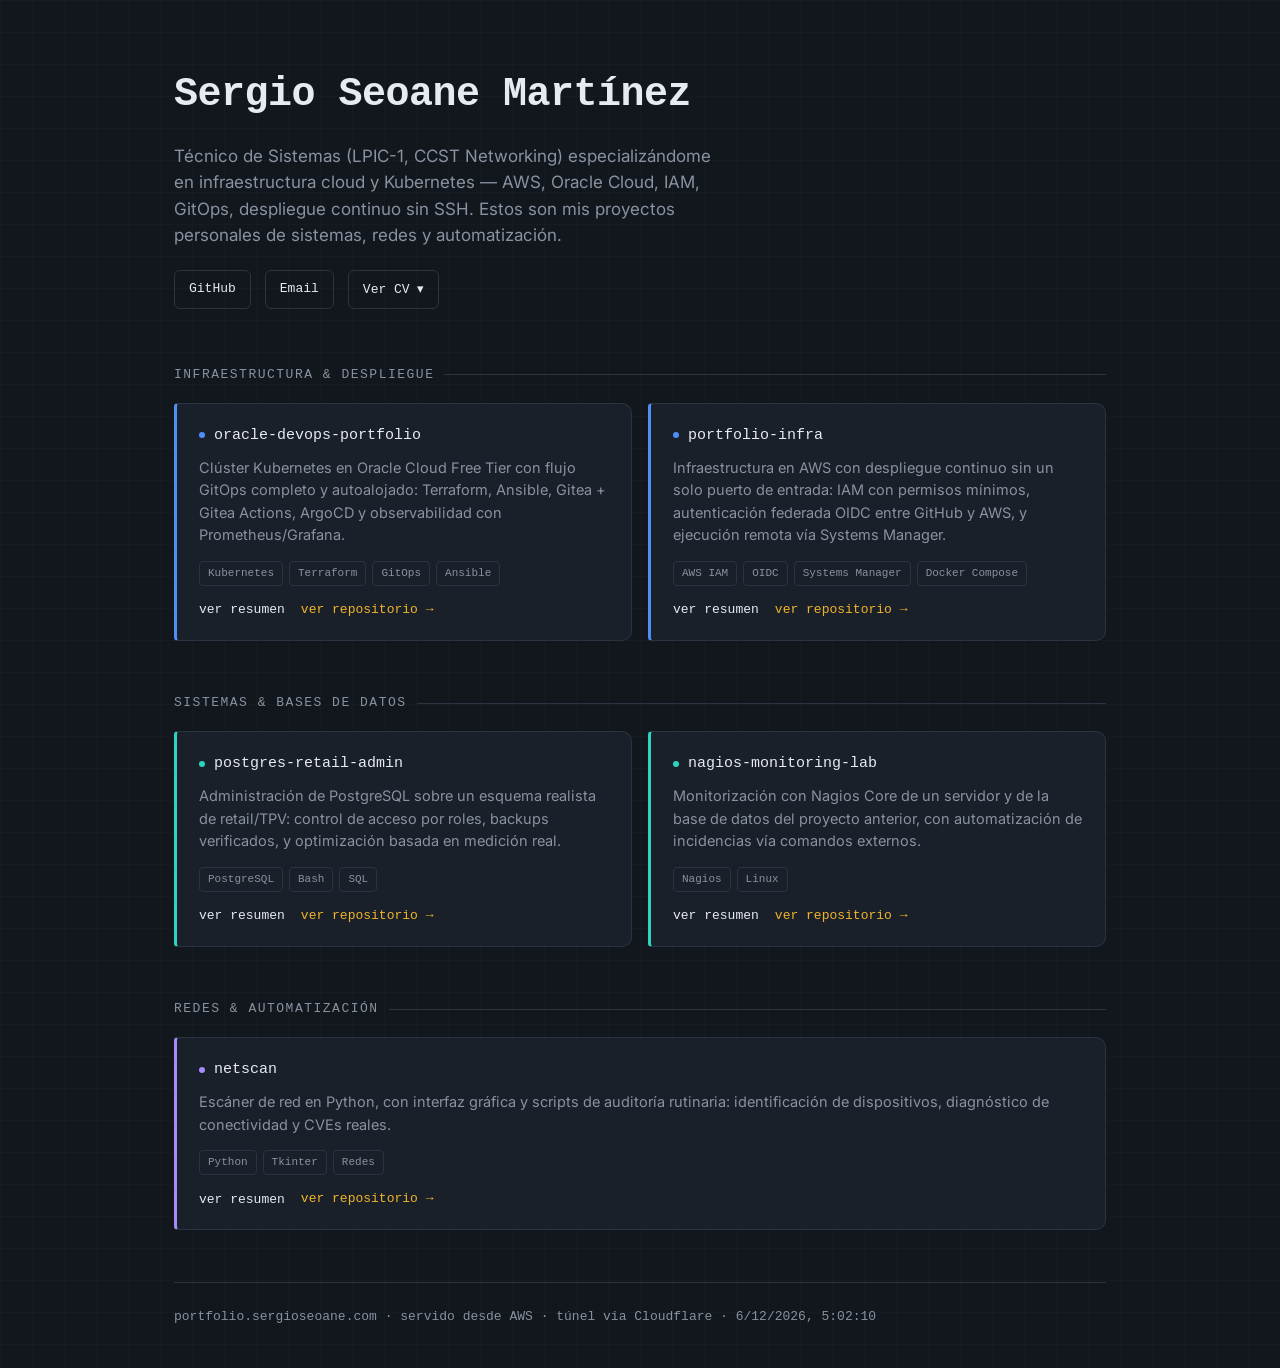
==== commit 713ea66d: "Añadir sección desplegable de CV con descarga en PDF" ====
--- a/web/index.html
+++ b/web/index.html
@@ -4,11 +4,9 @@
 <meta charset="UTF-8">
 <meta name="viewport" content="width=device-width, initial-scale=1.0">
 <title>Sergio Seoane — Homelab &amp; Portfolio</title>
-<title>Sergio Seoane — Homelab &amp; Portfolio</title>
 <meta name="description" content="Portfolio técnico de Sergio Seoane: infraestructura AWS con IAM/OIDC/Systems Manager, Kubernetes y GitOps en Oracle Cloud, administración de PostgreSQL, monitorización con Nagios y automatización de redes en Python.">
 <link rel="canonical" href="https://portfolio.sergioseoane.com/">
 <meta name="robots" content="index, follow">
-
 <meta property="og:type" content="website">
 <meta property="og:title" content="Sergio Seoane — Homelab & Portfolio">
 <meta property="og:description" content="Proyectos personales de infraestructura, sistemas y redes: AWS, Kubernetes, GitOps, PostgreSQL, monitorización y automatización.">
@@ -27,13 +25,90 @@
     <div class="links">
       <a href="https://github.com/sergioseoane" target="_blank" rel="noopener">GitHub</a>
       <a href="mailto:sergioseoane005@gmail.com">Email</a>
+      <button class="cv-toggle" id="cv-toggle" onclick="toggleCV()">Ver CV <span id="cv-arrow">▾</span></button>
     </div>
   </header>
 
+  <div class="cv-panel" id="cv-panel" hidden>
+    <div class="cv-panel-inner">
+      <div class="cv-top">
+        <div>
+          <p class="cv-role">Administrador de sistemas</p>
+          <p class="cv-about">Técnico de sistemas y redes, titulado en Grado Medio de Sistemas Microinformáticos y Redes, con certificaciones LPIC-1 y Cisco CCST Networking. Actualmente Responsable de Servicio Técnico, puesto al que fui promocionado a los seis meses. Mantengo mi propia infraestructura en AWS y Oracle Cloud con CI/CD, Terraform, Ansible y Kubernetes (k3s). Mi etapa previa liderando equipos de hasta 40 personas en hostelería de lujo me aporta gestión bajo presión y coordinación de equipos.</p>
+        </div>
+        <a class="cv-download" href="cv-sergio-seoane-martinez.pdf" download>Descargar PDF ↓</a>
+      </div>
+
+      <div class="cv-grid">
+        <div>
+          <p class="cv-h">Puesto actual</p>
+          <div class="cv-entry">
+            <p class="cv-entry-title">Responsable de Servicio Técnico</p>
+            <p class="cv-entry-meta">Solco Consultoría Informática · A Coruña · septiembre 2025 - actualidad</p>
+            <ul>
+              <li>Responsable del equipo de servicio técnico, soporte e instalaciones</li>
+              <li>Administración de Odoo como ERP interno (SAT, inventario, ventas, compras, proyectos) — certificación oficial en curso</li>
+              <li>Gestión y mantenimiento de la infraestructura de red de cliente (switches, routers, cableado y conectividad)</li>
+              <li>Soporte Help Desk N2/N3: incidencias de ERP, redes, hardware y TPV</li>
+            </ul>
+          </div>
+
+          <p class="cv-h">Experiencia previa</p>
+          <div class="cv-entry">
+            <p class="cv-entry-title">Jefe de cocina</p>
+            <p class="cv-entry-meta">Clap Restaurant · Dubai · jun. 2023 - nov. 2024</p>
+          </div>
+          <div class="cv-entry">
+            <p class="cv-entry-title">Jefe de cocina</p>
+            <p class="cv-entry-meta">Jumeirah Port de Soller 5* · Mallorca · oct. 2020 - abr. 2023</p>
+          </div>
+          <div class="cv-entry">
+            <p class="cv-entry-title">Jefe de cocina</p>
+            <p class="cv-entry-meta">Park Hotel 5* · Amsterdam · abr. 2016 - ene. 2018</p>
+            <ul>
+              <li>Coordinación de equipos de hasta 40 personas, gestión de presupuesto y control de gastos operativos</li>
+              <li>Formación, mentoring y evaluación de personal, fomentando la productividad</li>
+            </ul>
+          </div>
+        </div>
+
+        <div>
+          <p class="cv-h">Educación</p>
+          <div class="cv-entry">
+            <p class="cv-entry-title">Grado Medio Sistemas Operativos y Redes</p>
+            <p class="cv-entry-meta">CFIP Rodolfo Ucha · Ferrol · 2023-2025</p>
+          </div>
+          <div class="cv-entry">
+            <p class="cv-entry-title">Certificación CCST Networking (Cisco Netacad)</p>
+            <p class="cv-entry-meta">Centro de Novas Tecnoloxías de Galicia · Santiago de Compostela · 2025</p>
+          </div>
+          <div class="cv-entry">
+            <p class="cv-entry-title">Certificación LPIC-1 (Linux Professional Institute)</p>
+            <p class="cv-entry-meta">Centro de Novas Tecnoloxías de Galicia · Santiago de Compostela · 2024</p>
+          </div>
+
+          <p class="cv-h">Habilidades técnicas</p>
+          <div class="cv-skills">
+            <span class="tag">Python</span><span class="tag">HTML/CSS</span><span class="tag">WordPress</span>
+            <span class="tag">SQL</span><span class="tag">Docker</span><span class="tag">VirtualBox</span>
+            <span class="tag">Git/GitHub</span><span class="tag">Scrum</span><span class="tag">Kanban</span>
+          </div>
+
+          <p class="cv-h">Otros datos</p>
+          <ul>
+            <li>Inglés nivel alto</li>
+            <li>Carnet de conducir y vehículo propio</li>
+            <li>Disponibilidad completa</li>
+          </ul>
+        </div>
+      </div>
+    </div>
+  </div>
+
   <p class="section-label">Infraestructura &amp; Despliegue</p>
   <div class="grid">
-    <div class="card">
-      <div class="card-head"><h3>oracle-devops-portfolio</h3></div>
+    <div class="card cat-infra">
+      <div class="card-head"><span class="status-dot"></span><h3>oracle-devops-portfolio</h3></div>
       <p>Clúster Kubernetes en Oracle Cloud Free Tier con flujo GitOps completo y autoalojado: Terraform, Ansible, Gitea + Gitea Actions, ArgoCD y observabilidad con Prometheus/Grafana.</p>
       <div class="tags"><span class="tag">Kubernetes</span><span class="tag">Terraform</span><span class="tag">GitOps</span><span class="tag">Ansible</span></div>
       <div class="card-actions">
@@ -41,8 +116,8 @@
         <a class="repo" href="https://github.com/sergioseoane/oracle-devops-portfolio" target="_blank" rel="noopener">ver repositorio →</a>
       </div>
     </div>
-    <div class="card">
-      <div class="card-head"><h3>portfolio-infra</h3></div>
+    <div class="card cat-infra">
+      <div class="card-head"><span class="status-dot"></span><h3>portfolio-infra</h3></div>
       <p>Infraestructura en AWS con despliegue continuo sin un solo puerto de entrada: IAM con permisos mínimos, autenticación federada OIDC entre GitHub y AWS, y ejecución remota vía Systems Manager.</p>
       <div class="tags"><span class="tag">AWS IAM</span><span class="tag">OIDC</span><span class="tag">Systems Manager</span><span class="tag">Docker Compose</span></div>
       <div class="card-actions">
@@ -54,8 +129,8 @@
 
   <p class="section-label">Sistemas &amp; Bases de datos</p>
   <div class="grid">
-    <div class="card">
-      <div class="card-head"><h3>postgres-retail-admin</h3></div>
+    <div class="card cat-sistemas">
+      <div class="card-head"><span class="status-dot"></span><h3>postgres-retail-admin</h3></div>
       <p>Administración de PostgreSQL sobre un esquema realista de retail/TPV: control de acceso por roles, backups verificados, y optimización basada en medición real.</p>
       <div class="tags"><span class="tag">PostgreSQL</span><span class="tag">Bash</span><span class="tag">SQL</span></div>
       <div class="card-actions">
@@ -63,8 +138,8 @@
         <a class="repo" href="https://github.com/sergioseoane/postgres-retail-admin" target="_blank" rel="noopener">ver repositorio →</a>
       </div>
     </div>
-    <div class="card">
-      <div class="card-head"><h3>nagios-monitoring-lab</h3></div>
+    <div class="card cat-sistemas">
+      <div class="card-head"><span class="status-dot"></span><h3>nagios-monitoring-lab</h3></div>
       <p>Monitorización con Nagios Core de un servidor y de la base de datos del proyecto anterior, con automatización de incidencias vía comandos externos.</p>
       <div class="tags"><span class="tag">Nagios</span><span class="tag">Linux</span></div>
       <div class="card-actions">
@@ -76,8 +151,8 @@
 
   <p class="section-label">Redes &amp; Automatización</p>
   <div class="grid">
-    <div class="card">
-      <div class="card-head"><h3>netscan</h3></div>
+    <div class="card cat-redes">
+      <div class="card-head"><span class="status-dot"></span><h3>netscan</h3></div>
       <p>Escáner de red en Python, con interfaz gráfica y scripts de auditoría rutinaria: identificación de dispositivos, diagnóstico de conectividad y CVEs reales.</p>
       <div class="tags"><span class="tag">Python</span><span class="tag">Tkinter</span><span class="tag">Redes</span></div>
       <div class="card-actions">
--- a/web/style.css
+++ b/web/style.css
@@ -5,9 +5,10 @@
   --border: #2a3340;
   --text: #e7eaf0;
   --muted: #8892a0;
-  --led-ok: #4ade80;
-  --led-warn: #f0b429;
   --accent: #f0b429;
+  --cat-infra: #4f8ef7;
+  --cat-sistemas: #2dd4bf;
+  --cat-redes: #a78bfa;
 }
 * { box-sizing: border-box; }
 body {
@@ -24,15 +25,8 @@
 .wrap { max-width: 980px; margin: 0 auto; padding: 64px 24px 40px; }
 
 header { margin-bottom: 56px; }
-.prompt {
-  font-family: 'JetBrains Mono', monospace;
-  color: var(--muted);
-  font-size: 14px;
-  margin-bottom: 14px;
-}
-.prompt .accent { color: var(--led-ok); }
 h1 {
-  font-family: 'JetBrains Mono', monospace;
+  font-family: 'IBM Plex Mono', monospace;
   font-size: clamp(28px, 4vw, 40px);
   font-weight: 700;
   margin: 0 0 10px;
@@ -45,7 +39,7 @@
 }
 .links { margin-top: 22px; display: flex; gap: 14px; flex-wrap: wrap; }
 .links a {
-  font-family: 'JetBrains Mono', monospace;
+  font-family: 'IBM Plex Mono', monospace;
   font-size: 13px;
   color: var(--text);
   text-decoration: none;
@@ -57,7 +51,7 @@
 .links a:hover, .links a:focus-visible { border-color: var(--accent); background: var(--panel-hover); }
 
 .section-label {
-  font-family: 'JetBrains Mono', monospace;
+  font-family: 'IBM Plex Mono', monospace;
   font-size: 13px;
   color: var(--muted);
   text-transform: uppercase;
@@ -78,26 +72,33 @@
 .card {
   background: var(--panel);
   border: 1px solid var(--border);
-  border-radius: 10px;
+  border-left: 3px solid var(--border);
+  border-radius: 4px 10px 10px 4px;
   padding: 20px 22px;
   transition: transform .15s, border-color .15s;
 }
-.card:hover { border-color: #3a4757; transform: translateY(-2px); }
+.card:hover { border-color: #3a4757; border-left-color: inherit; transform: translateY(-2px); }
+.card.cat-infra { border-left-color: var(--cat-infra); }
+.card.cat-sistemas { border-left-color: var(--cat-sistemas); }
+.card.cat-redes { border-left-color: var(--cat-redes); }
+
 .card-head {
   display: flex;
   align-items: center;
   gap: 9px;
   margin-bottom: 10px;
 }
-.led {
-  width: 8px; height: 8px; border-radius: 50%;
-  background: var(--led-ok);
-  box-shadow: 0 0 8px var(--led-ok);
+.status-dot {
+  width: 6px; height: 6px; border-radius: 50%;
   flex-shrink: 0;
-}
-.led.warn { background: var(--led-warn); box-shadow: 0 0 8px var(--led-warn); }
+  background: var(--muted);
+}
+.card.cat-infra .status-dot { background: var(--cat-infra); }
+.card.cat-sistemas .status-dot { background: var(--cat-sistemas); }
+.card.cat-redes .status-dot { background: var(--cat-redes); }
+
 .card h3 {
-  font-family: 'JetBrains Mono', monospace;
+  font-family: 'IBM Plex Mono', monospace;
   font-size: 15px;
   font-weight: 500;
   margin: 0;
@@ -110,7 +111,7 @@
 }
 .tags { display: flex; flex-wrap: wrap; gap: 6px; margin-bottom: 14px; }
 .tag {
-  font-family: 'JetBrains Mono', monospace;
+  font-family: 'IBM Plex Mono', monospace;
   font-size: 11px;
   color: var(--muted);
   border: 1px solid var(--border);
@@ -118,7 +119,7 @@
   border-radius: 4px;
 }
 .card a.repo {
-  font-family: 'JetBrains Mono', monospace;
+  font-family: 'IBM Plex Mono', monospace;
   font-size: 13px;
   color: var(--accent);
   text-decoration: none;
@@ -130,12 +131,12 @@
   padding-top: 24px;
   color: var(--muted);
   font-size: 13px;
-  font-family: 'JetBrains Mono', monospace;
+  font-family: 'IBM Plex Mono', monospace;
 }
 
 .card-actions { display: flex; gap: 16px; align-items: center; }
 .card button.summary-btn {
-  font-family: 'JetBrains Mono', monospace;
+  font-family: 'IBM Plex Mono', monospace;
   font-size: 13px;
   color: var(--text);
   background: none;
@@ -176,12 +177,12 @@
   width: 30px; height: 30px;
   border-radius: 6px;
   cursor: pointer;
-  font-family: 'JetBrains Mono', monospace;
+  font-family: 'IBM Plex Mono', monospace;
   font-size: 15px;
 }
 .modal-close:hover { color: var(--text); border-color: var(--accent); }
 .modal h2 {
-  font-family: 'JetBrains Mono', monospace;
+  font-family: 'IBM Plex Mono', monospace;
   font-size: 20px;
   margin: 0 0 6px;
   padding-right: 30px;
@@ -189,7 +190,7 @@
 .modal .modal-tags { display: flex; flex-wrap: wrap; gap: 6px; margin-bottom: 18px; }
 .modal p.modal-desc { color: var(--text); font-size: 15px; margin-bottom: 22px; }
 .modal h3 {
-  font-family: 'JetBrains Mono', monospace;
+  font-family: 'IBM Plex Mono', monospace;
   font-size: 13px;
   text-transform: uppercase;
   letter-spacing: 1px;
@@ -200,7 +201,7 @@
 .modal ul li { margin-bottom: 8px; }
 .modal .modal-repo-link {
   display: inline-block;
-  font-family: 'JetBrains Mono', monospace;
+  font-family: 'IBM Plex Mono', monospace;
   font-size: 14px;
   color: #12161d;
   background: var(--accent);
@@ -211,7 +212,75 @@
 }
 .modal .modal-repo-link:hover { opacity: 0.88; }
 
-@media (prefers-reduced-motion: no-preference) {
-  .led { animation: pulse 2.4s ease-in-out infinite; }
-  @keyframes pulse { 0%, 100% { opacity: 1; } 50% { opacity: .45; } }
-}
+.cv-toggle {
+  font-family: 'IBM Plex Mono', monospace;
+  font-size: 13px;
+  color: var(--text);
+  background: none;
+  border: 1px solid var(--border);
+  padding: 8px 14px;
+  border-radius: 6px;
+  cursor: pointer;
+  transition: border-color .15s, background .15s;
+}
+.cv-toggle:hover, .cv-toggle:focus-visible { border-color: var(--accent); background: var(--panel-hover); }
+
+.cv-panel { margin-bottom: 40px; }
+.cv-panel-inner {
+  background: var(--panel);
+  border: 1px solid var(--border);
+  border-radius: 10px;
+  padding: 24px 28px;
+}
+.cv-top {
+  display: flex;
+  justify-content: space-between;
+  align-items: flex-start;
+  gap: 20px;
+  margin-bottom: 24px;
+  padding-bottom: 20px;
+  border-bottom: 1px solid var(--border);
+}
+.cv-role {
+  font-family: 'IBM Plex Mono', monospace;
+  font-size: 13px;
+  color: var(--accent);
+  text-transform: uppercase;
+  letter-spacing: 1px;
+  margin: 0 0 8px;
+}
+.cv-about { color: var(--muted); font-size: 14.5px; margin: 0; max-width: 620px; }
+.cv-download {
+  font-family: 'IBM Plex Mono', monospace;
+  font-size: 13px;
+  color: #12161d;
+  background: var(--accent);
+  padding: 9px 16px;
+  border-radius: 6px;
+  text-decoration: none;
+  font-weight: 500;
+  white-space: nowrap;
+  flex-shrink: 0;
+}
+.cv-download:hover { opacity: 0.88; }
+.cv-grid {
+  display: grid;
+  grid-template-columns: repeat(auto-fit, minmax(260px, 1fr));
+  gap: 32px;
+}
+.cv-h {
+  font-family: 'IBM Plex Mono', monospace;
+  font-size: 12px;
+  color: var(--muted);
+  text-transform: uppercase;
+  letter-spacing: 1.2px;
+  margin: 0 0 12px;
+}
+.cv-entry { margin-bottom: 16px; }
+.cv-entry-title { font-size: 14.5px; color: var(--text); margin: 0 0 2px; font-weight: 500; }
+.cv-entry-meta { font-size: 12.5px; color: var(--muted); margin: 0 0 6px; }
+.cv-entry ul { margin: 6px 0 0; padding-left: 18px; color: var(--muted); font-size: 13.5px; }
+.cv-entry ul li { margin-bottom: 4px; }
+.cv-skills { display: flex; flex-wrap: wrap; gap: 6px; margin-bottom: 20px; }
+.cv-grid ul { margin: 0; padding-left: 18px; color: var(--muted); font-size: 13.5px; }
+.cv-grid ul li { margin-bottom: 4px; }
